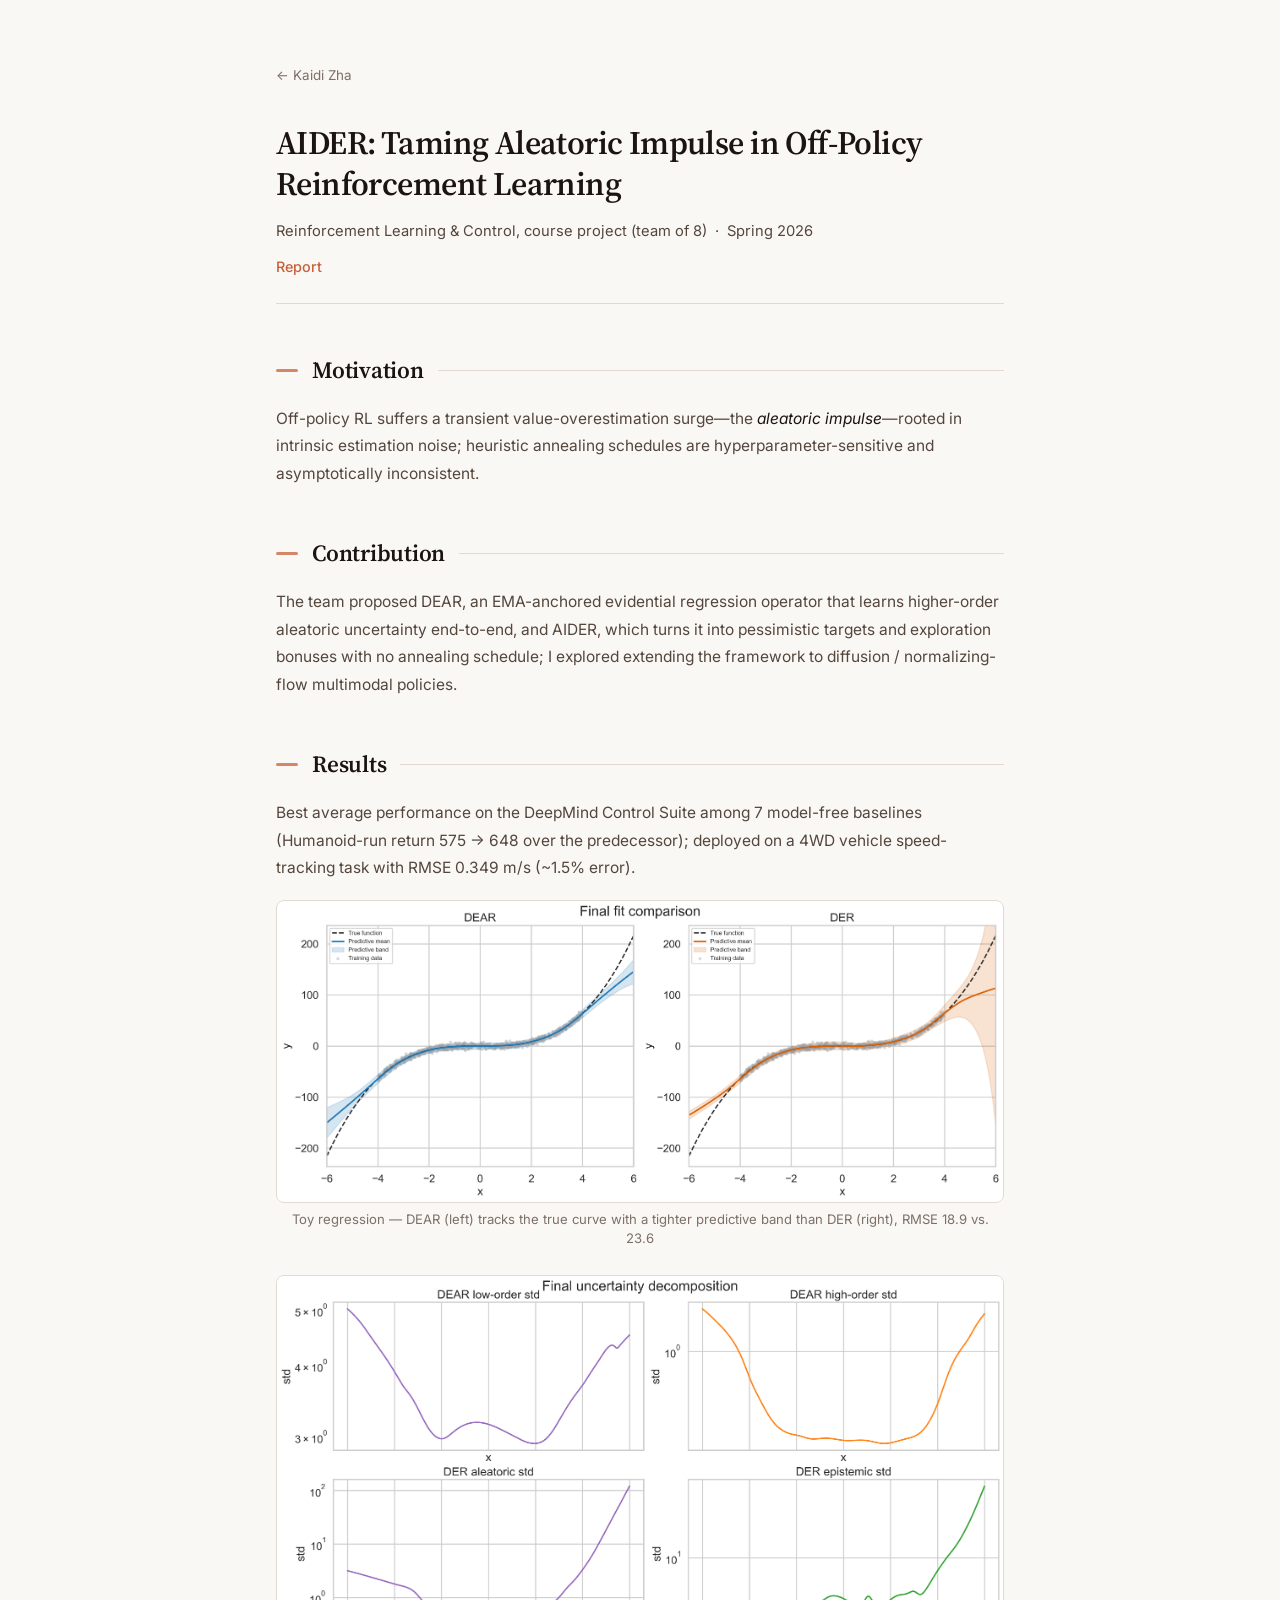
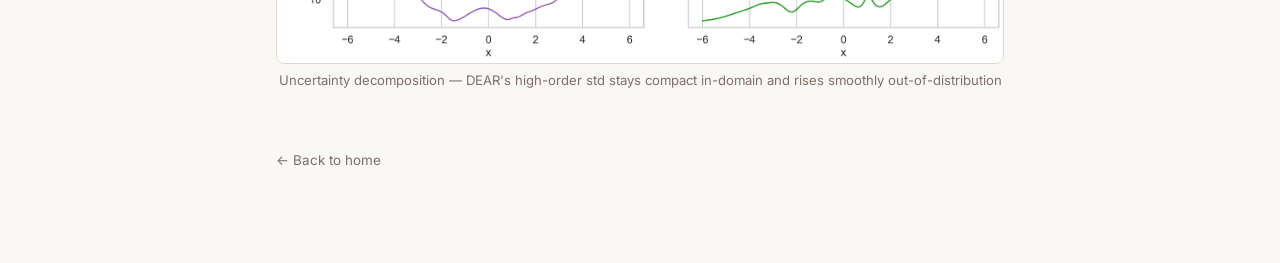
==== projects/aider.html @ 824f91e1 "Update: visual presentation" ====
<!DOCTYPE html>
<html lang="en">
<head>
  <meta charset="UTF-8">
  <meta name="viewport" content="width=device-width, initial-scale=1.0">
  <title>AIDER — Kaidi Zha</title>
  <link rel="preconnect" href="https://fonts.googleapis.com">
  <link rel="preconnect" href="https://fonts.gstatic.com" crossorigin>
  <link href="https://fonts.googleapis.com/css2?family=Inter:wght@300;400;500;600&family=Source+Serif+4:ital,opsz,wght@0,8..60,300..700;1,8..60,300..700&display=swap" rel="stylesheet">
  <link rel="stylesheet" href="../assets/css/style.css">
</head>
<body class="project-page">

  <div class="project-wrap">
    <a class="back-link" href="../index.html">← Kaidi Zha</a>

    <h1 class="project-title">AIDER: Taming Aleatoric Impulse in Off-Policy Reinforcement Learning</h1>
    <p class="project-meta">Reinforcement Learning &amp; Control, course project (team of 8) &nbsp;·&nbsp; Spring 2026</p>
    <p class="project-links">
      <a href="../assets/projects/aider.pdf" target="_blank" rel="noopener">Report</a>
    </p>

    <section>
      <h2>Motivation</h2>
      <p>Off-policy RL suffers a transient value-overestimation surge—the <em>aleatoric impulse</em>—rooted in intrinsic estimation noise; heuristic annealing schedules are hyperparameter-sensitive and asymptotically inconsistent.</p>
    </section>

    <section>
      <h2>Contribution</h2>
      <p>The team proposed DEAR, an EMA-anchored evidential regression operator that learns higher-order aleatoric uncertainty end-to-end, and AIDER, which turns it into pessimistic targets and exploration bonuses with no annealing schedule; I explored extending the framework to diffusion / normalizing-flow multimodal policies.</p>
    </section>

    <section>
      <h2>Results</h2>
      <p>Best average performance on the DeepMind Control Suite among 7 model-free baselines (Humanoid-run return 575 → 648 over the predecessor); deployed on a 4WD vehicle speed-tracking task with RMSE 0.349 m/s (~1.5% error).</p>
      <div class="demo-grid">
        <figure>
          <a href="../assets/img/aider-dear-fit.png"><img src="../assets/img/aider-dear-fit.png" alt="DEAR vs. DER final fit comparison on the toy regression task" loading="lazy"></a>
          <figcaption>Toy regression — DEAR (left) tracks the true curve with a tighter predictive band than DER (right), RMSE 18.9 vs. 23.6</figcaption>
        </figure>
        <figure>
          <a href="../assets/img/aider-uncertainty.png"><img src="../assets/img/aider-uncertainty.png" alt="Uncertainty decomposition of DEAR and DER" loading="lazy"></a>
          <figcaption>Uncertainty decomposition — DEAR's high-order std stays compact in-domain and rises smoothly out-of-distribution</figcaption>
        </figure>
      </div>
    </section>

    <p style="margin-top:56px;"><a class="back-link" href="../index.html" style="margin-bottom:0;">← Back to home</a></p>
  </div>

  <script src="../assets/js/main.js"></script>
</body>
</html>
---- assets/css/style.css ----
/* ── Variables ── */
:root {
  --cream:        #FAF8F5;
  --border:       #E2D9D0;
  --text:         #1C1410;
  --text-mid:     #54463D;
  --text-light:   #7E6F67;
  --accent:       #C8603A;
  --accent-hover: #A84D2C;
  --sidebar-w:    240px;
  --gap:          72px;
  --max-w:        1060px;
  --nav-h:        0px;

  /* Typography */
  --font-ui:      'Inter', system-ui, -apple-system, sans-serif;
  --font-reading: 'Source Serif 4', ui-serif, 'New York', 'Times New Roman', Georgia, serif;
}

/* ── Reset ── */
*, *::before, *::after { box-sizing: border-box; margin: 0; padding: 0; }
html { font-size: 16px; scroll-behavior: smooth; scroll-padding-top: 24px; }

body {
  font-family: var(--font-ui);
  background: var(--cream);
  color: var(--text);
  line-height: 1.75;
  -webkit-font-smoothing: antialiased;
  text-rendering: optimizeLegibility;
  font-optical-sizing: auto;
}

::selection {
  background: var(--accent);
  color: var(--cream);
}

a {
  color: var(--accent);
  text-decoration: none;
  text-underline-offset: 3px;
}
a:focus-visible {
  outline: 2px solid var(--accent);
  outline-offset: 2px;
  border-radius: 2px;
}
a:hover { color: var(--accent-hover); text-decoration: underline; }

/* ── Avatar ── */
.avatar {
  width: 96px;
  height: 96px;
  border-radius: 50%;
  object-fit: cover;
  object-position: center top;
  margin-bottom: 18px;
  display: block;
  border: 1px solid var(--border);
  box-shadow:
    0 0 0 4px var(--bg),
    0 0 0 5px rgba(200, 96, 58, 0.38),
    0 2px 10px rgba(28, 20, 16, 0.10);
  transition: transform 0.35s ease, box-shadow 0.35s ease;
}
.avatar:hover {
  transform: scale(1.045) rotate(1deg);
  box-shadow:
    0 0 0 4px var(--bg),
    0 0 0 5px rgba(200, 96, 58, 0.6),
    0 6px 18px rgba(28, 20, 16, 0.14);
}

/* ── Two-column layout ── */
.layout {
  display: grid;
  grid-template-columns: var(--sidebar-w) 1fr;
  column-gap: var(--gap);
  max-width: var(--max-w);
  margin: 0 auto;
  padding: 64px 40px 80px;
  align-items: start;
}

/* ── Sidebar ── */
.sidebar {
  position: sticky;
  top: 48px;
}

.sidebar h1 {
  font-family: "Source Serif 4", Georgia, serif;
  font-size: 1.62rem;
  font-weight: 550;
  letter-spacing: -0.01em;
  color: var(--text);
  margin-bottom: 6px;
  line-height: 1.2;
}

.zh-name {
  font-family: "Source Serif 4", "Songti SC", "Noto Serif CJK SC", serif;
  font-size: 1.02rem;
  letter-spacing: 0.42em;
  margin-right: -0.42em; /* optically recenter wide-tracked CJK */
  color: var(--text);
  margin-bottom: 10px;
}

.role {
  font-size: 0.88rem;
  color: var(--text-mid);
  line-height: 1.5;
}

.role.focus {
  font-family: "Source Serif 4", Georgia, serif;
  font-size: 0.92rem;
  color: var(--accent);
  margin-top: 2px;
}

.affil {
  font-size: 0.88rem;
  color: var(--text-mid);
  margin-top: 10px;
  line-height: 1.6;
}

.side-nav {
  display: flex;
  flex-direction: column;
  gap: 2px;
  margin-top: 28px;
  padding-top: 20px;
  border-top: 1px solid var(--border);
  counter-reset: nav;
}

.side-nav a {
  display: flex;
  align-items: baseline;
  gap: 10px;
  font-size: 0.88rem;
  color: var(--text-mid);
  padding: 4px 0;
  transition: color 0.15s, transform 0.2s ease;
}
.side-nav a::before {
  counter-increment: nav;
  content: counter(nav, decimal-leading-zero);
  font-size: 0.68rem;
  letter-spacing: 0.06em;
  color: var(--text-light);
  transition: color 0.15s;
}
.side-nav a:hover {
  color: var(--accent);
  text-decoration: none;
  transform: translateX(3px);
}
.side-nav a:hover::before { color: var(--accent); }
.side-nav a.active { color: var(--accent); font-weight: 500; }
.side-nav a.active::before { color: var(--accent); }

.contact-list {
  list-style: none;
  margin-top: 24px;
  padding-top: 18px;
  border-top: 1px solid var(--border);
  display: flex;
  flex-direction: column;
  gap: 10px;
}

.contact-list li {
  display: flex;
  align-items: flex-start;
  gap: 8px;
}

.contact-list svg {
  width: 13px;
  height: 13px;
  flex-shrink: 0;
  margin-top: 3px;
  color: rgba(200, 96, 58, 0.55);
  transition: color 0.15s;
}
.contact-list li:hover svg { color: var(--accent); }

.contact-list a {
  font-size: 0.84rem;
  color: var(--text-mid);
  word-break: break-all;
  line-height: 1.4;
}
.contact-list a:hover { color: var(--accent); text-decoration: none; }

/* ── Main ── */
main {
  min-width: 0; /* prevent grid blowout */
}

/* ── Bio ── */
.bio {
  font-family: var(--font-reading);
  font-size: 1.12rem;
  color: var(--text);
  line-height: 1.9;
  margin-bottom: 22px;
}
.bio em {
  color: var(--accent);
  font-style: italic;
  font-weight: 400;
}

.interests-line {
  font-family: var(--font-reading);
  font-size: 1rem;
  color: var(--text-mid);
  line-height: 1.8;
}
.interests-line .label {
  font-family: var(--font-ui);
  display: block;
  font-size: 0.7rem;
  font-weight: 600;
  letter-spacing: 0.1em;
  text-transform: uppercase;
  color: var(--accent);
  margin-bottom: 6px;
}

/* ── HR ── */
hr {
  border: none;
  border-top: 1px solid var(--border);
  margin: 44px 0;
}

/* ── Section headings ── */
h2 {
  display: flex;
  align-items: center;
  gap: 14px;
  font-size: 0.78rem;
  font-weight: 600;
  letter-spacing: 0.14em;
  text-transform: uppercase;
  color: var(--accent);
  margin-bottom: 22px;
}
h2::after {
  content: "";
  flex: 1;
  height: 1px;
  background: var(--border);
}

/* ── Generic entry (research, education) ── */
.entry {
  margin-bottom: 28px;
}
.entry-title {
  font-family: var(--font-reading);
  font-size: 1.08rem;
  font-weight: 600;
  letter-spacing: -0.01em;
  color: var(--text);
  margin-bottom: 4px;
  line-height: 1.45;
}
.entry-meta {
  font-family: var(--font-reading);
  font-size: 0.95rem;
  color: var(--text-mid);
}

/* ── Entry resource links (Code / Report) ── */
.entry-links {
  font-size: 0.88rem;
  margin-top: 3px;
  color: var(--text-light);
}

/* ── Entry bullet lists ── */
.entry ul {
  margin: 7px 0 0 18px;
  font-size: 0.95rem;
  color: var(--text-mid);
  line-height: 1.7;
}
.entry li { margin-bottom: 4px; }
.entry li::marker { color: var(--accent); }

/* ── Project demo gallery ── */
.demo-grid {
  display: grid;
  grid-template-columns: repeat(auto-fit, minmax(240px, 1fr));
  gap: 12px;
  margin-top: 10px;
}
.demo-grid figure { margin: 0; }
.demo-grid a { display: block; }
.demo-grid img {
  width: 100%;
  display: block;
  border-radius: 8px;
  border: 1px solid var(--border);
  background: #fff;
  transition: box-shadow 0.18s ease, transform 0.18s ease;
}
.demo-grid a:hover img {
  box-shadow: 0 6px 18px rgba(28, 20, 16, 0.14);
  transform: translateY(-2px);
}
.demo-grid .span-all { grid-column: 1 / -1; }
.demo-grid .span-all img {
  max-width: 92%;
  margin: 0 auto;
}
.demo-grid figcaption {
  font-size: 0.78rem;
  color: var(--text-light);
  margin-top: 4px;
  line-height: 1.4;
}

/* ── Publications ── */
.pub { margin-bottom: 20px; }
.pub-title {
  font-family: var(--font-reading);
  font-size: 1rem;
  font-weight: 500;
  color: var(--text);
  line-height: 1.6;
  margin-bottom: 6px;
}
.pub-authors {
  font-family: var(--font-reading);
  font-size: 0.9rem;
  color: var(--text-mid);
  margin-bottom: 2px;
  line-height: 1.65;
}
.pub-venue {
  font-family: var(--font-reading);
  font-size: 0.9rem;
  color: var(--text-mid);
}
.pub-note {
  font-family: var(--font-ui);
  font-size: 0.78rem;
  color: var(--text-light);
}

/* ── Skills ── */
.skills-table {
  border-collapse: collapse;
  font-size: 0.95rem;
}
.skills-table td {
  padding: 4px 0;
  vertical-align: top;
}
.skills-table td:first-child {
  width: 110px;
  color: var(--text-mid);
  padding-right: 16px;
  white-space: nowrap;
}

/* ── Footer ── */
footer {
  border-top: 1px solid var(--border);
  text-align: center;
  padding: 20px;
  font-size: 0.84rem;
  color: var(--text-light);
}
footer a { color: var(--text-light); }
footer a:hover { color: var(--accent); text-decoration: none; }

/* ── Mobile: collapse to single column ── */
@media (max-width: 700px) {
  .layout {
    grid-template-columns: 1fr;
    padding: 36px 24px 64px;
    row-gap: 36px;
  }
  .sidebar {
    position: static;
  }
  .sidebar h1 { font-size: 1.5rem; }
  .side-nav {
    flex-direction: row;
    flex-wrap: wrap;
    gap: 4px 16px;
  }
}

/* ── Lightbox ── */
.lightbox {
  position: fixed;
  inset: 0;
  z-index: 100;
  display: flex;
  flex-direction: column;
  align-items: center;
  justify-content: center;
  gap: 14px;
  padding: 24px;
  background: rgba(28, 20, 16, 0.55);
  -webkit-backdrop-filter: blur(8px);
  backdrop-filter: blur(8px);
  opacity: 0;
  visibility: hidden;
  transition: opacity 0.25s ease, visibility 0.25s ease;
  cursor: zoom-out;
}
.lightbox.open {
  opacity: 1;
  visibility: visible;
}
.lightbox img {
  max-width: 92vw;
  max-height: 82vh;
  object-fit: contain;
  background: #fff;
  border-radius: 8px;
  box-shadow: 0 12px 48px rgba(0, 0, 0, 0.35);
  transform: scale(0.96);
  transition: transform 0.25s ease;
  cursor: default;
}
.lightbox.open img { transform: scale(1); }
.lightbox-caption {
  max-width: 80vw;
  font-size: 0.85rem;
  line-height: 1.5;
  color: rgba(255, 255, 255, 0.85);
  text-align: center;
}
.lightbox-close {
  position: absolute;
  top: 18px;
  right: 22px;
  width: 38px;
  height: 38px;
  border: none;
  border-radius: 50%;
  background: rgba(255, 255, 255, 0.14);
  color: rgba(255, 255, 255, 0.9);
  font-size: 1.3rem;
  line-height: 1;
  cursor: pointer;
  transition: background 0.2s ease;
}
.lightbox-close:hover { background: rgba(255, 255, 255, 0.28); }
.demo-grid figure a { cursor: zoom-in; }

/* ── Home: compact entry list with [ project → ] link ── */
.project-link {
  font-size: 0.82rem;
  color: var(--accent);
  white-space: nowrap;
  letter-spacing: 0.02em;
  transition: color 0.15s;
}
.project-link:hover { color: var(--accent-hover); text-decoration: none; }
.project-link::after {
  content: " →";
  display: inline-block;
  transition: transform 0.2s ease;
}
.project-link:hover::after { transform: translateX(3px); }

/* ── Project detail page ── */
.project-wrap {
  max-width: 800px;
  margin: 0 auto;
  padding: 60px 36px 90px;
}

.back-link {
  display: inline-block;
  font-size: 0.84rem;
  color: var(--text-light);
  margin-bottom: 34px;
  transition: color 0.15s, transform 0.2s ease;
}
.back-link:hover { color: var(--accent); text-decoration: none; transform: translateX(-3px); }

.project-title {
  font-family: var(--font-reading);
  font-size: 2.05rem;
  font-weight: 600;
  letter-spacing: -0.018em;
  line-height: 1.28;
  color: var(--text);
  margin-bottom: 14px;
}

.project-meta {
  font-size: 0.92rem;
  color: var(--text-mid);
  line-height: 1.65;
}

.project-links {
  font-size: 0.9rem;
  margin-top: 10px;
  padding-bottom: 24px;
  border-bottom: 1px solid var(--border);
  color: var(--text-light);
}
.project-links a { color: var(--accent); font-weight: 500; }
.project-links a:hover { color: var(--accent-hover); }

.project-page section { margin-top: 46px; }

.project-page section h2 {
  font-family: var(--font-reading);
  font-size: 1.45rem;
  font-weight: 600;
  letter-spacing: -0.01em;
  text-transform: none;
  color: var(--text);
  margin-bottom: 14px;
}
.project-page section h2::before {
  content: "";
  flex: 0 0 22px;
  height: 3px;
  border-radius: 2px;
  background: var(--accent);
  opacity: 0.75;
}
.project-page section h2::after { background: var(--border); }

.project-page section p {
  font-size: 0.97rem;
  line-height: 1.78;
  color: var(--text-mid);
}
.project-page section p strong { color: var(--text); }
.project-page section em { color: var(--text); }

/* scrolling gallery: every figure spans full width */
.project-page .demo-grid {
  grid-template-columns: 1fr;
  gap: 28px;
  margin-top: 18px;
}
.project-page .demo-grid .span-all img,
.project-page .demo-grid img { max-width: 100%; }
.project-page .demo-grid figcaption {
  font-size: 0.82rem;
  text-align: center;
  margin-top: 7px;
}

@media (max-width: 700px) {
  .project-wrap { padding: 40px 22px 64px; }
  .project-title { font-size: 1.6rem; }
}

/* ── Home: brief intro for entries without a project page ── */
.entry-brief {
  font-size: 0.92rem;
  color: var(--text-mid);
  line-height: 1.65;
  margin-top: 4px;
  max-width: 90%;
}

/* ── Home: thumbnail preview strip (1–2 imgs, click → project page) ── */
.thumb-grid {
  display: grid;
  grid-template-columns: repeat(auto-fit, minmax(220px, 1fr));
  gap: 10px;
  margin-top: 10px;
  max-width: 620px;
}
.thumb-grid a { display: block; }
.thumb-grid img {
  width: 100%;
  display: block;
  border-radius: 8px;
  border: 1px solid var(--border);
  background: #fff;
  transition: box-shadow 0.18s ease, transform 0.18s ease;
}
.thumb-grid a:hover img {
  box-shadow: 0 6px 18px rgba(28, 20, 16, 0.14);
  transform: translateY(-2px);
}
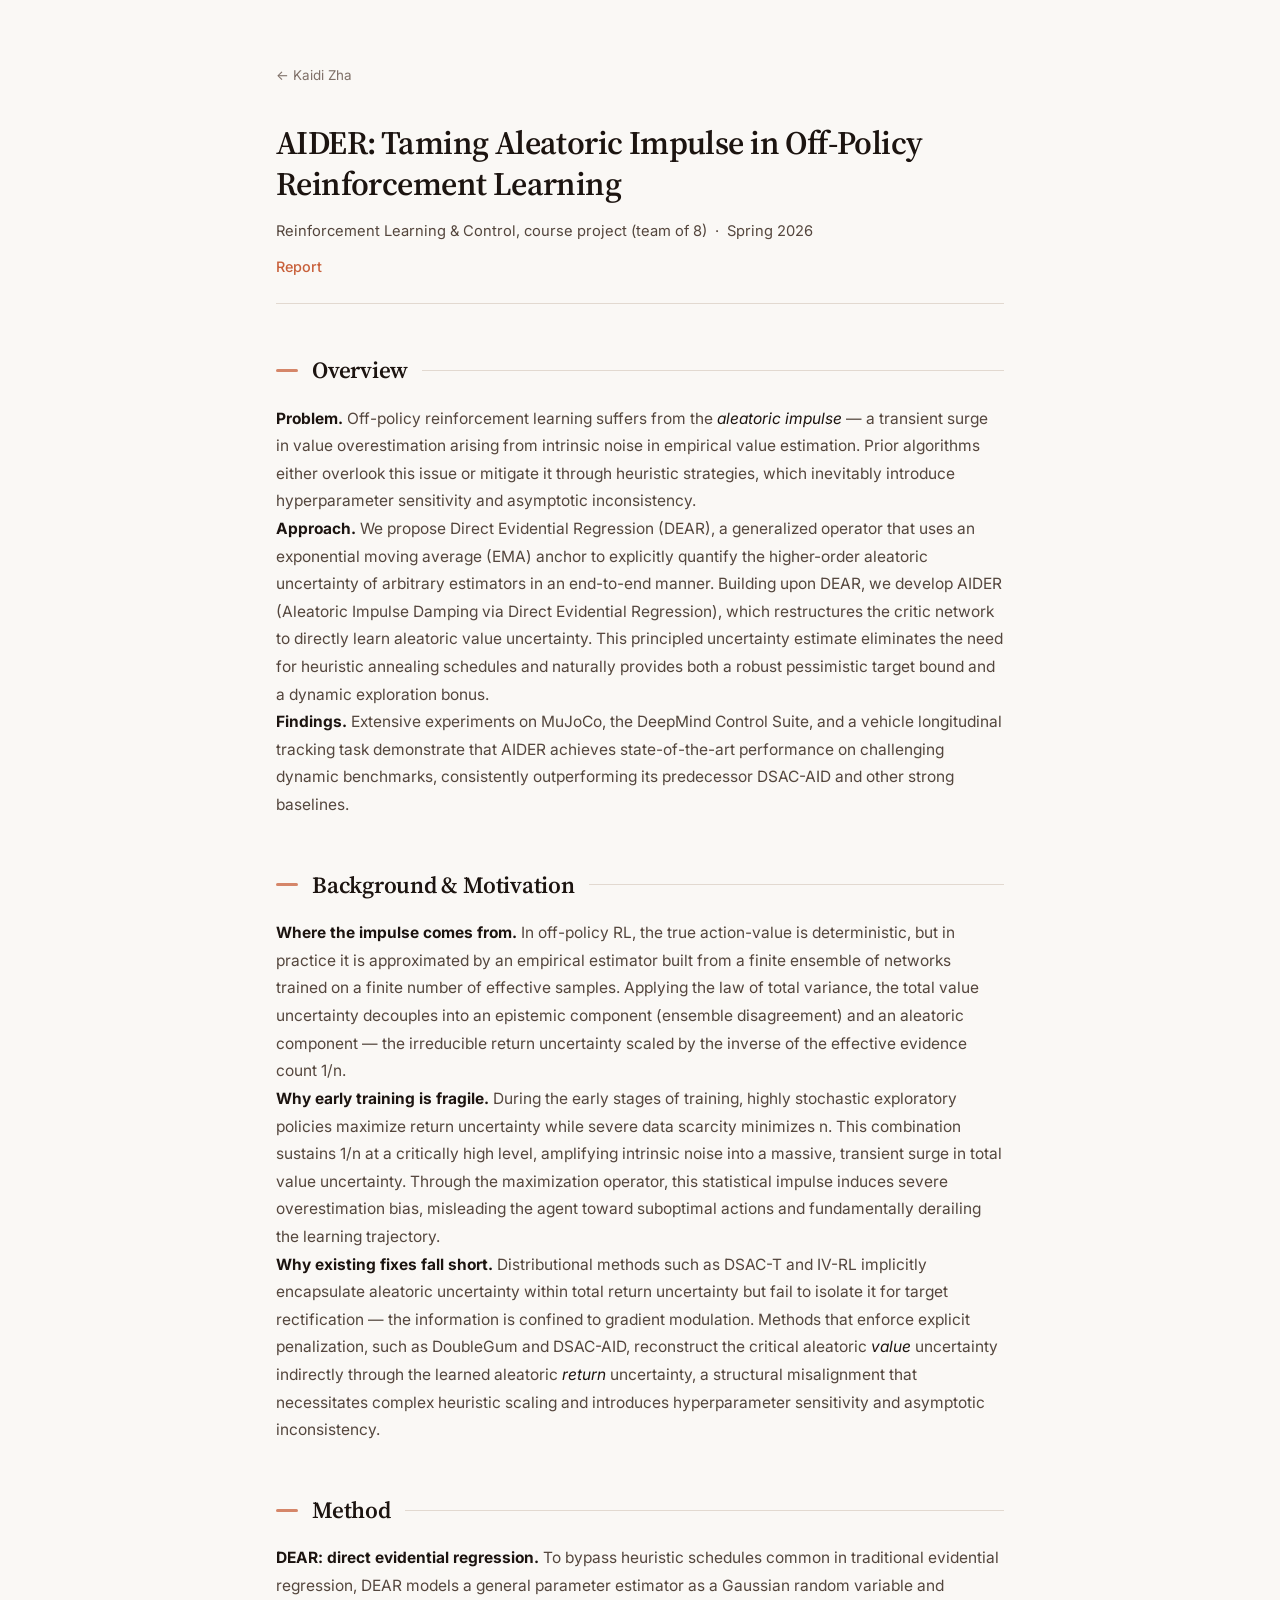
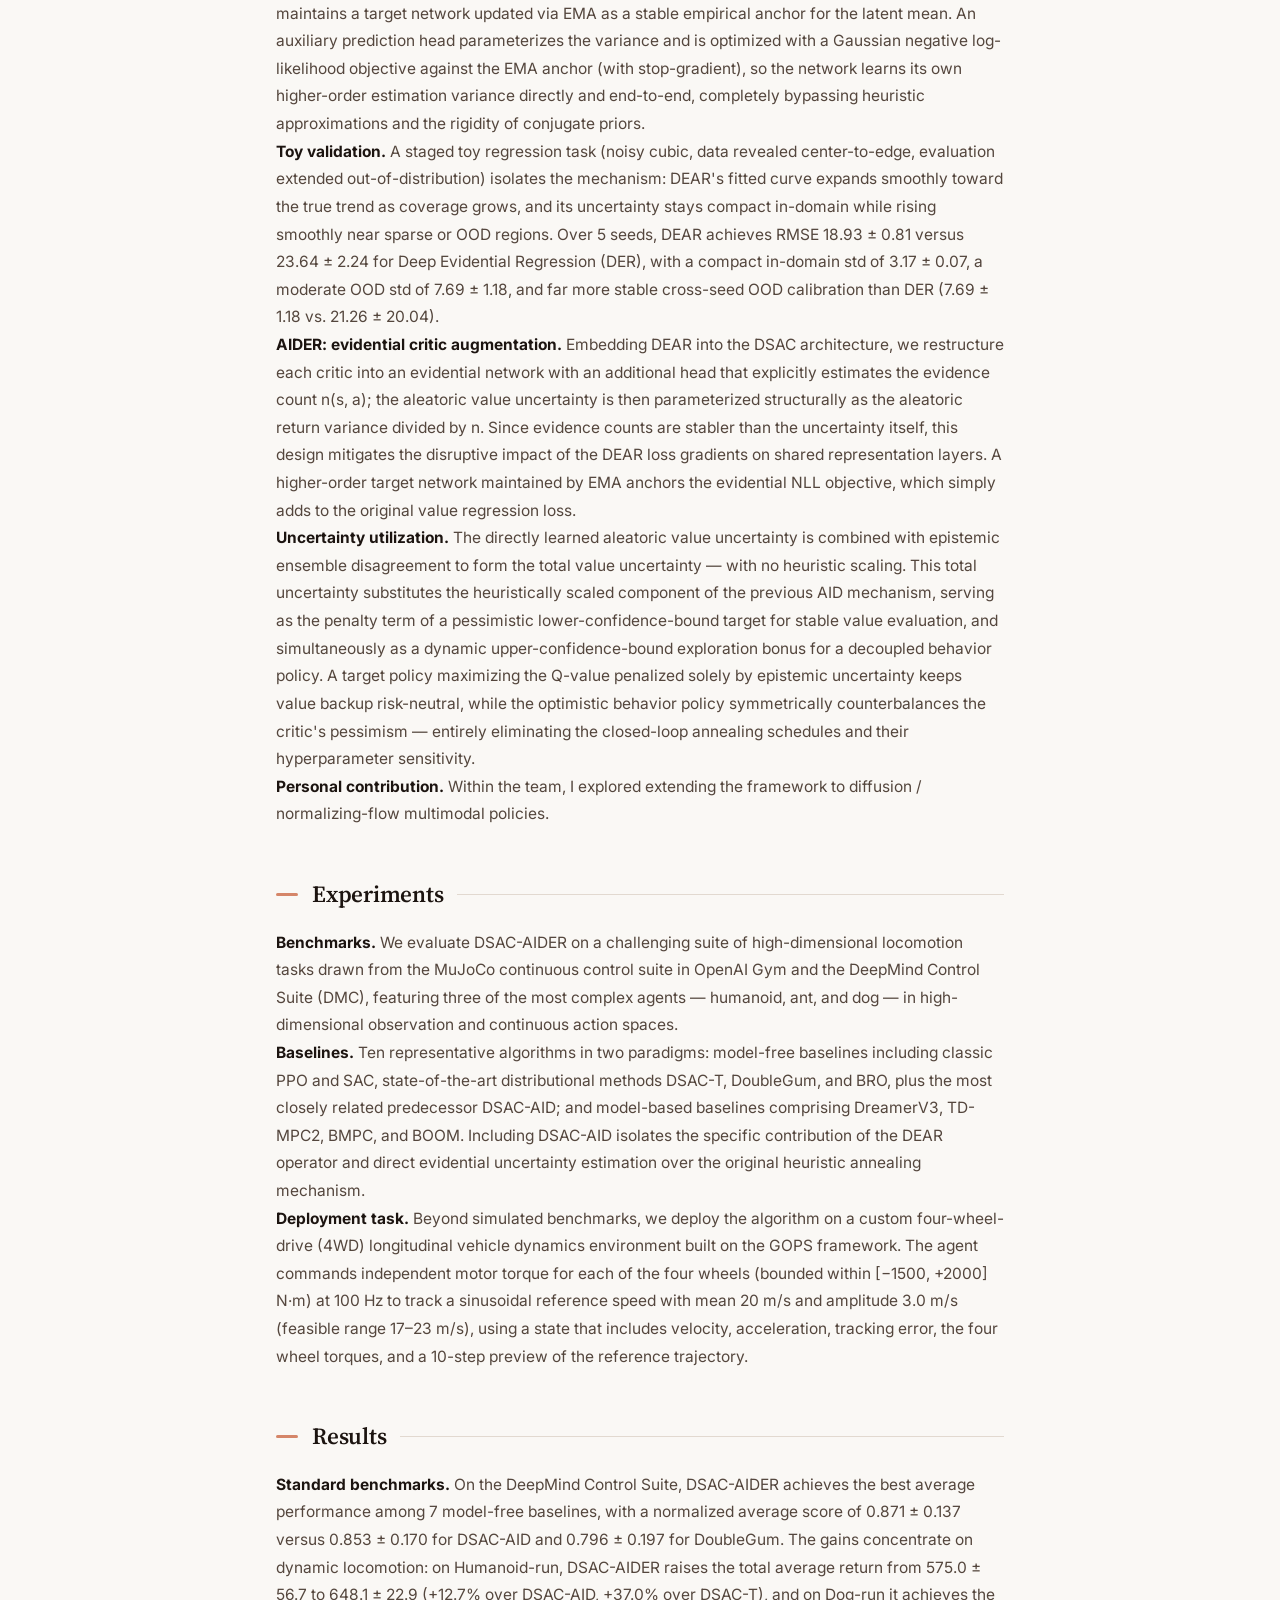
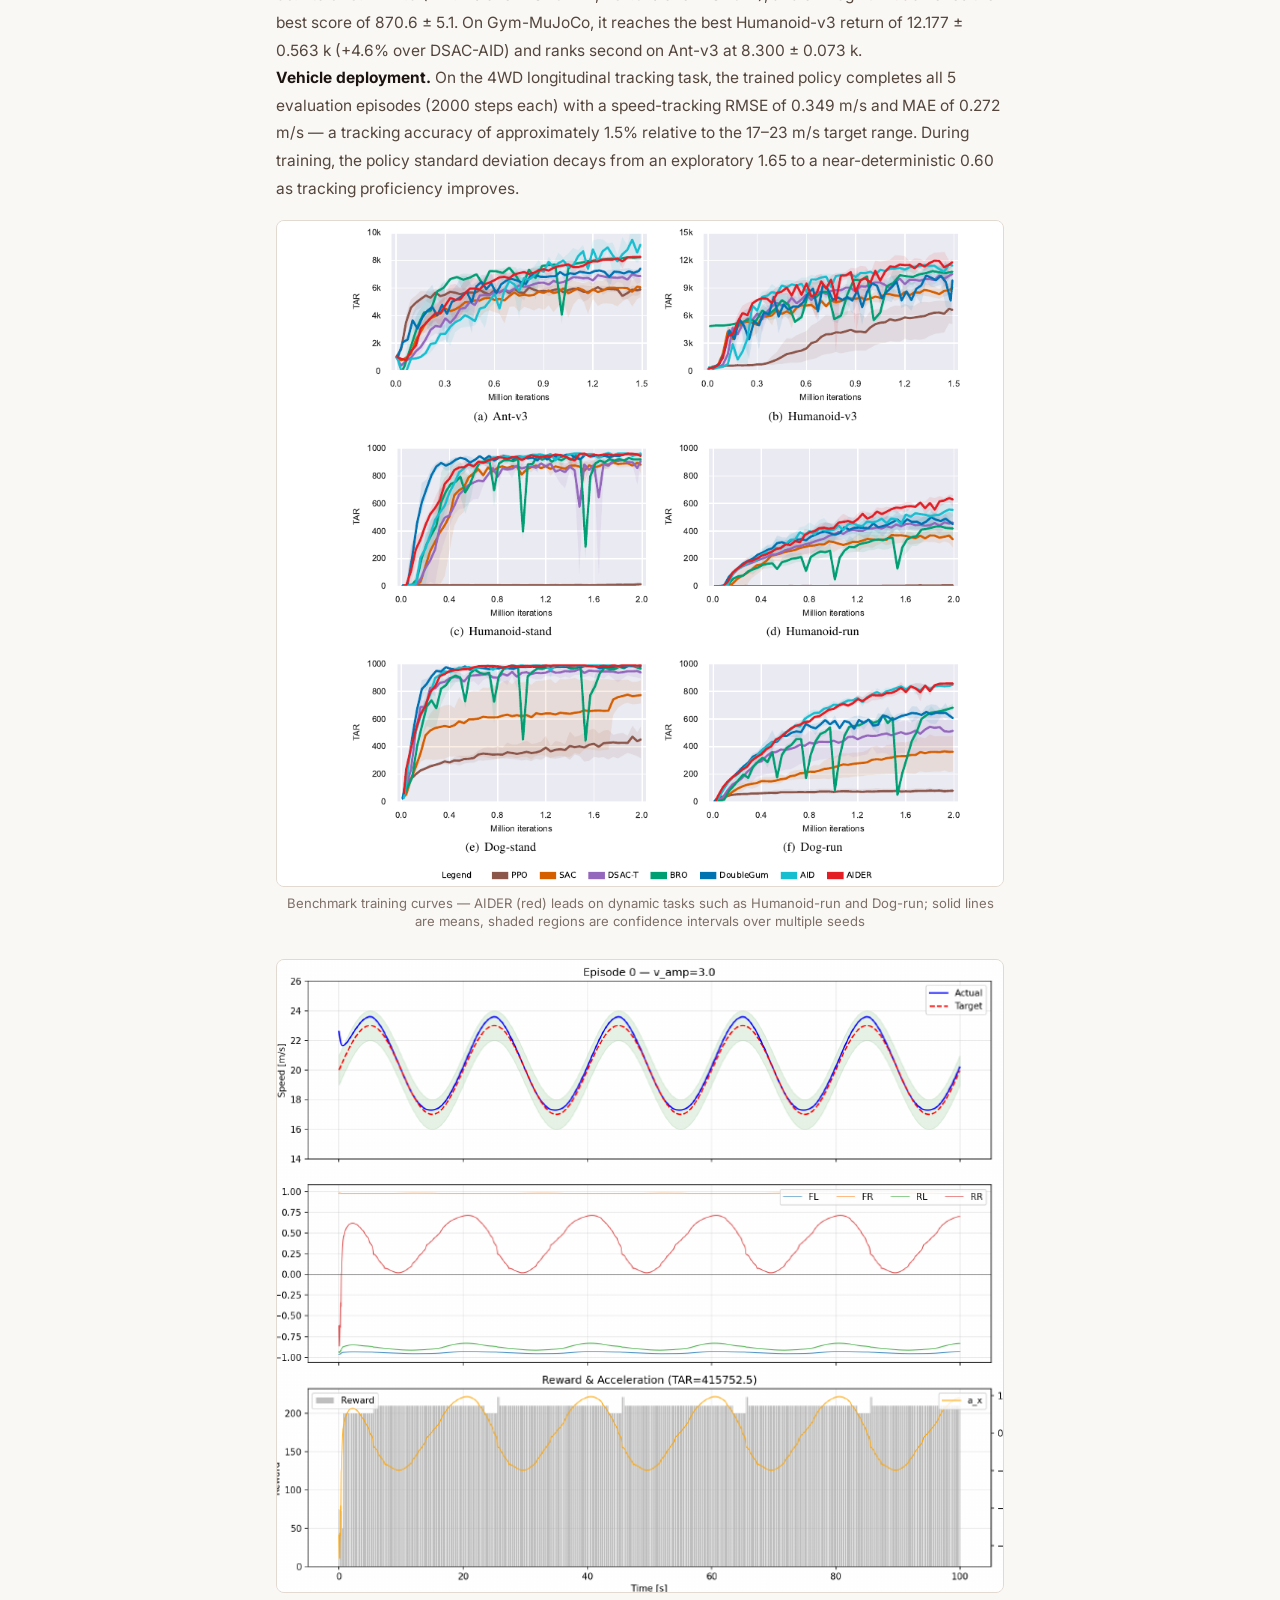
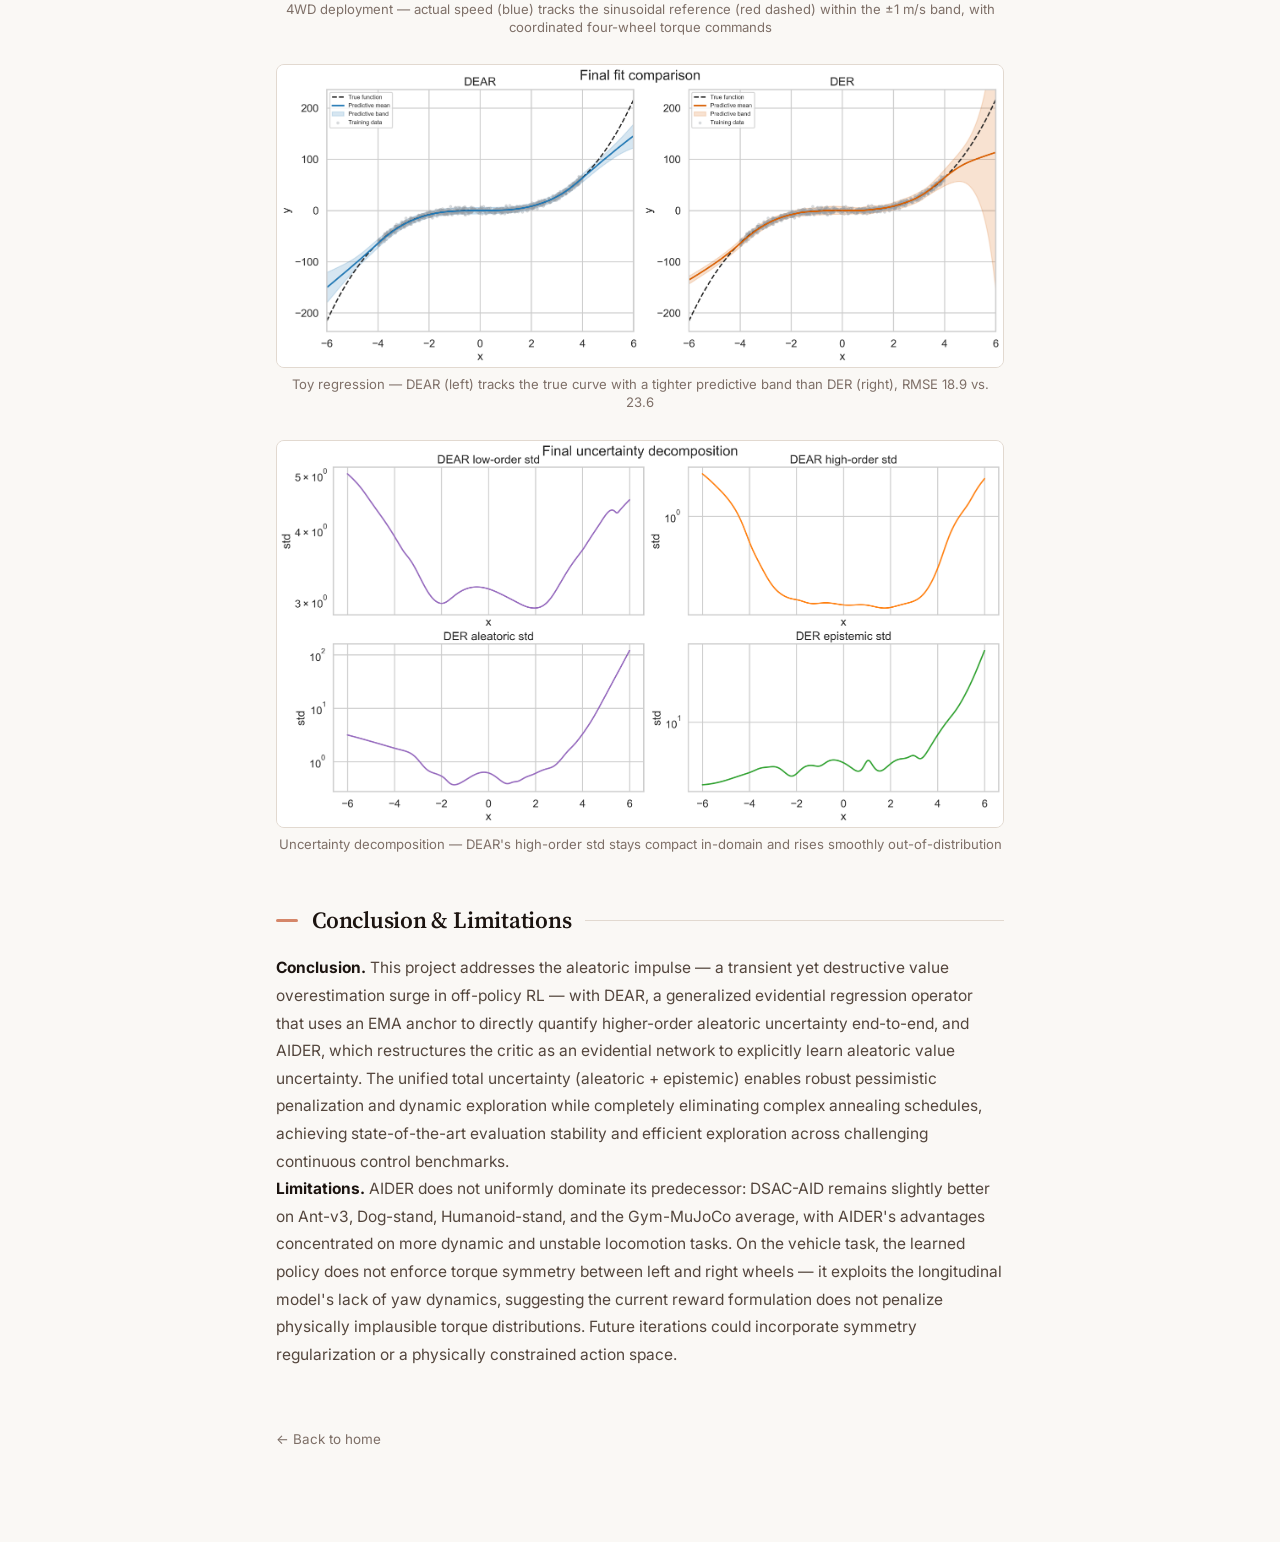
==== commit 56df369f: "Update: better presentation of projects" ====
--- a/projects/aider.html
+++ b/projects/aider.html
@@ -21,19 +21,48 @@
     </p>
 
     <section>
-      <h2>Motivation</h2>
-      <p>Off-policy RL suffers a transient value-overestimation surge—the <em>aleatoric impulse</em>—rooted in intrinsic estimation noise; heuristic annealing schedules are hyperparameter-sensitive and asymptotically inconsistent.</p>
+      <h2>Overview</h2>
+      <p><strong>Problem.</strong> Off-policy reinforcement learning suffers from the <em>aleatoric impulse</em> — a transient surge in value overestimation arising from intrinsic noise in empirical value estimation. Prior algorithms either overlook this issue or mitigate it through heuristic strategies, which inevitably introduce hyperparameter sensitivity and asymptotic inconsistency.</p>
+      <p><strong>Approach.</strong> We propose Direct Evidential Regression (DEAR), a generalized operator that uses an exponential moving average (EMA) anchor to explicitly quantify the higher-order aleatoric uncertainty of arbitrary estimators in an end-to-end manner. Building upon DEAR, we develop AIDER (Aleatoric Impulse Damping via Direct Evidential Regression), which restructures the critic network to directly learn aleatoric value uncertainty. This principled uncertainty estimate eliminates the need for heuristic annealing schedules and naturally provides both a robust pessimistic target bound and a dynamic exploration bonus.</p>
+      <p><strong>Findings.</strong> Extensive experiments on MuJoCo, the DeepMind Control Suite, and a vehicle longitudinal tracking task demonstrate that AIDER achieves state-of-the-art performance on challenging dynamic benchmarks, consistently outperforming its predecessor DSAC-AID and other strong baselines.</p>
     </section>
 
     <section>
-      <h2>Contribution</h2>
-      <p>The team proposed DEAR, an EMA-anchored evidential regression operator that learns higher-order aleatoric uncertainty end-to-end, and AIDER, which turns it into pessimistic targets and exploration bonuses with no annealing schedule; I explored extending the framework to diffusion / normalizing-flow multimodal policies.</p>
+      <h2>Background &amp; Motivation</h2>
+      <p><strong>Where the impulse comes from.</strong> In off-policy RL, the true action-value is deterministic, but in practice it is approximated by an empirical estimator built from a finite ensemble of networks trained on a finite number of effective samples. Applying the law of total variance, the total value uncertainty decouples into an epistemic component (ensemble disagreement) and an aleatoric component — the irreducible return uncertainty scaled by the inverse of the effective evidence count 1/n.</p>
+      <p><strong>Why early training is fragile.</strong> During the early stages of training, highly stochastic exploratory policies maximize return uncertainty while severe data scarcity minimizes n. This combination sustains 1/n at a critically high level, amplifying intrinsic noise into a massive, transient surge in total value uncertainty. Through the maximization operator, this statistical impulse induces severe overestimation bias, misleading the agent toward suboptimal actions and fundamentally derailing the learning trajectory.</p>
+      <p><strong>Why existing fixes fall short.</strong> Distributional methods such as DSAC-T and IV-RL implicitly encapsulate aleatoric uncertainty within total return uncertainty but fail to isolate it for target rectification — the information is confined to gradient modulation. Methods that enforce explicit penalization, such as DoubleGum and DSAC-AID, reconstruct the critical aleatoric <em>value</em> uncertainty indirectly through the learned aleatoric <em>return</em> uncertainty, a structural misalignment that necessitates complex heuristic scaling and introduces hyperparameter sensitivity and asymptotic inconsistency.</p>
+    </section>
+
+    <section>
+      <h2>Method</h2>
+      <p><strong>DEAR: direct evidential regression.</strong> To bypass heuristic schedules common in traditional evidential regression, DEAR models a general parameter estimator as a Gaussian random variable and maintains a target network updated via EMA as a stable empirical anchor for the latent mean. An auxiliary prediction head parameterizes the variance and is optimized with a Gaussian negative log-likelihood objective against the EMA anchor (with stop-gradient), so the network learns its own higher-order estimation variance directly and end-to-end, completely bypassing heuristic approximations and the rigidity of conjugate priors.</p>
+      <p><strong>Toy validation.</strong> A staged toy regression task (noisy cubic, data revealed center-to-edge, evaluation extended out-of-distribution) isolates the mechanism: DEAR's fitted curve expands smoothly toward the true trend as coverage grows, and its uncertainty stays compact in-domain while rising smoothly near sparse or OOD regions. Over 5 seeds, DEAR achieves RMSE 18.93 ± 0.81 versus 23.64 ± 2.24 for Deep Evidential Regression (DER), with a compact in-domain std of 3.17 ± 0.07, a moderate OOD std of 7.69 ± 1.18, and far more stable cross-seed OOD calibration than DER (7.69 ± 1.18 vs. 21.26 ± 20.04).</p>
+      <p><strong>AIDER: evidential critic augmentation.</strong> Embedding DEAR into the DSAC architecture, we restructure each critic into an evidential network with an additional head that explicitly estimates the evidence count n(s, a); the aleatoric value uncertainty is then parameterized structurally as the aleatoric return variance divided by n. Since evidence counts are stabler than the uncertainty itself, this design mitigates the disruptive impact of the DEAR loss gradients on shared representation layers. A higher-order target network maintained by EMA anchors the evidential NLL objective, which simply adds to the original value regression loss.</p>
+      <p><strong>Uncertainty utilization.</strong> The directly learned aleatoric value uncertainty is combined with epistemic ensemble disagreement to form the total value uncertainty — with no heuristic scaling. This total uncertainty substitutes the heuristically scaled component of the previous AID mechanism, serving as the penalty term of a pessimistic lower-confidence-bound target for stable value evaluation, and simultaneously as a dynamic upper-confidence-bound exploration bonus for a decoupled behavior policy. A target policy maximizing the Q-value penalized solely by epistemic uncertainty keeps value backup risk-neutral, while the optimistic behavior policy symmetrically counterbalances the critic's pessimism — entirely eliminating the closed-loop annealing schedules and their hyperparameter sensitivity.</p>
+      <p><strong>Personal contribution.</strong> Within the team, I explored extending the framework to diffusion / normalizing-flow multimodal policies.</p>
+    </section>
+
+    <section>
+      <h2>Experiments</h2>
+      <p><strong>Benchmarks.</strong> We evaluate DSAC-AIDER on a challenging suite of high-dimensional locomotion tasks drawn from the MuJoCo continuous control suite in OpenAI Gym and the DeepMind Control Suite (DMC), featuring three of the most complex agents — humanoid, ant, and dog — in high-dimensional observation and continuous action spaces.</p>
+      <p><strong>Baselines.</strong> Ten representative algorithms in two paradigms: model-free baselines including classic PPO and SAC, state-of-the-art distributional methods DSAC-T, DoubleGum, and BRO, plus the most closely related predecessor DSAC-AID; and model-based baselines comprising DreamerV3, TD-MPC2, BMPC, and BOOM. Including DSAC-AID isolates the specific contribution of the DEAR operator and direct evidential uncertainty estimation over the original heuristic annealing mechanism.</p>
+      <p><strong>Deployment task.</strong> Beyond simulated benchmarks, we deploy the algorithm on a custom four-wheel-drive (4WD) longitudinal vehicle dynamics environment built on the GOPS framework. The agent commands independent motor torque for each of the four wheels (bounded within [−1500, +2000] N·m) at 100 Hz to track a sinusoidal reference speed with mean 20 m/s and amplitude 3.0 m/s (feasible range 17–23 m/s), using a state that includes velocity, acceleration, tracking error, the four wheel torques, and a 10-step preview of the reference trajectory.</p>
     </section>
 
     <section>
       <h2>Results</h2>
-      <p>Best average performance on the DeepMind Control Suite among 7 model-free baselines (Humanoid-run return 575 → 648 over the predecessor); deployed on a 4WD vehicle speed-tracking task with RMSE 0.349 m/s (~1.5% error).</p>
+      <p><strong>Standard benchmarks.</strong> On the DeepMind Control Suite, DSAC-AIDER achieves the best average performance among 7 model-free baselines, with a normalized average score of 0.871 ± 0.137 versus 0.853 ± 0.170 for DSAC-AID and 0.796 ± 0.197 for DoubleGum. The gains concentrate on dynamic locomotion: on Humanoid-run, DSAC-AIDER raises the total average return from 575.0 ± 56.7 to 648.1 ± 22.9 (+12.7% over DSAC-AID, +37.0% over DSAC-T), and on Dog-run it achieves the best score of 870.6 ± 5.1. On Gym-MuJoCo, it reaches the best Humanoid-v3 return of 12.177 ± 0.563 k (+4.6% over DSAC-AID) and ranks second on Ant-v3 at 8.300 ± 0.073 k.</p>
+      <p><strong>Vehicle deployment.</strong> On the 4WD longitudinal tracking task, the trained policy completes all 5 evaluation episodes (2000 steps each) with a speed-tracking RMSE of 0.349 m/s and MAE of 0.272 m/s — a tracking accuracy of approximately 1.5% relative to the 17–23 m/s target range. During training, the policy standard deviation decays from an exploratory 1.65 to a near-deterministic 0.60 as tracking proficiency improves.</p>
       <div class="demo-grid">
+        <figure>
+          <a href="../assets/img/aider-dmc-curves.png"><img src="../assets/img/aider-dmc-curves.png" alt="Training curves of model-free algorithms on MuJoCo and DMC benchmarks" loading="lazy"></a>
+          <figcaption>Benchmark training curves — AIDER (red) leads on dynamic tasks such as Humanoid-run and Dog-run; solid lines are means, shaded regions are confidence intervals over multiple seeds</figcaption>
+        </figure>
+        <figure>
+          <a href="../assets/img/aider-vehicle-tracking.png"><img src="../assets/img/aider-vehicle-tracking.png" alt="Vehicle speed tracking on a representative test episode" loading="lazy"></a>
+          <figcaption>4WD deployment — actual speed (blue) tracks the sinusoidal reference (red dashed) within the ±1 m/s band, with coordinated four-wheel torque commands</figcaption>
+        </figure>
         <figure>
           <a href="../assets/img/aider-dear-fit.png"><img src="../assets/img/aider-dear-fit.png" alt="DEAR vs. DER final fit comparison on the toy regression task" loading="lazy"></a>
           <figcaption>Toy regression — DEAR (left) tracks the true curve with a tighter predictive band than DER (right), RMSE 18.9 vs. 23.6</figcaption>
@@ -45,9 +74,16 @@
       </div>
     </section>
 
+    <section>
+      <h2>Conclusion &amp; Limitations</h2>
+      <p><strong>Conclusion.</strong> This project addresses the aleatoric impulse — a transient yet destructive value overestimation surge in off-policy RL — with DEAR, a generalized evidential regression operator that uses an EMA anchor to directly quantify higher-order aleatoric uncertainty end-to-end, and AIDER, which restructures the critic as an evidential network to explicitly learn aleatoric value uncertainty. The unified total uncertainty (aleatoric + epistemic) enables robust pessimistic penalization and dynamic exploration while completely eliminating complex annealing schedules, achieving state-of-the-art evaluation stability and efficient exploration across challenging continuous control benchmarks.</p>
+      <p><strong>Limitations.</strong> AIDER does not uniformly dominate its predecessor: DSAC-AID remains slightly better on Ant-v3, Dog-stand, Humanoid-stand, and the Gym-MuJoCo average, with AIDER's advantages concentrated on more dynamic and unstable locomotion tasks. On the vehicle task, the learned policy does not enforce torque symmetry between left and right wheels — it exploits the longitudinal model's lack of yaw dynamics, suggesting the current reward formulation does not penalize physically implausible torque distributions. Future iterations could incorporate symmetry regularization or a physically constrained action space.</p>
+    </section>
+
     <p style="margin-top:56px;"><a class="back-link" href="../index.html" style="margin-bottom:0;">← Back to home</a></p>
   </div>
 
   <script src="../assets/js/main.js"></script>
+  <script src="../assets/js/analytics.js" defer></script>
 </body>
 </html>
--- a/assets/css/style.css
+++ b/assets/css/style.css
@@ -462,21 +462,22 @@
 .lightbox-close:hover { background: rgba(255, 255, 255, 0.28); }
 .demo-grid figure a { cursor: zoom-in; }
 
-/* ── Home: compact entry list with [ project → ] link ── */
+/* ── Home: compact entry list with project link ── */
 .project-link {
-  font-size: 0.82rem;
+  font-size: 0.84rem;
+  font-weight: 600;
   color: var(--accent);
   white-space: nowrap;
   letter-spacing: 0.02em;
-  transition: color 0.15s;
-}
-.project-link:hover { color: var(--accent-hover); text-decoration: none; }
-.project-link::after {
-  content: " →";
-  display: inline-block;
-  transition: transform 0.2s ease;
-}
-.project-link:hover::after { transform: translateX(3px); }
+  text-decoration: underline;
+  text-underline-offset: 3px;
+  text-decoration-color: rgba(200, 96, 58, 0.45);
+  transition: color 0.15s, text-decoration-color 0.15s;
+}
+.project-link:hover {
+  color: var(--accent-hover);
+  text-decoration-color: var(--accent-hover);
+}
 
 /* ── Project detail page ── */
 .project-wrap {
@@ -577,16 +578,20 @@
   max-width: 90%;
 }
 
-/* ── Home: thumbnail preview strip (1–2 imgs, click → project page) ── */
-.thumb-grid {
+/* ── Home: project entry — left thumbnail, right title ── */
+.project-entry {
+  display: flex;
+  gap: 26px;
+  align-items: flex-start;
+}
+.entry-thumb {
+  flex: 0 0 242px;
   display: grid;
-  grid-template-columns: repeat(auto-fit, minmax(220px, 1fr));
-  gap: 10px;
-  margin-top: 10px;
-  max-width: 620px;
-}
-.thumb-grid a { display: block; }
-.thumb-grid img {
+  gap: 8px;
+  margin-top: 4px;
+}
+.entry-thumb a { display: block; }
+.entry-thumb img {
   width: 100%;
   display: block;
   border-radius: 8px;
@@ -594,7 +599,25 @@
   background: #fff;
   transition: box-shadow 0.18s ease, transform 0.18s ease;
 }
-.thumb-grid a:hover img {
+.entry-thumb a:hover img {
   box-shadow: 0 6px 18px rgba(28, 20, 16, 0.14);
   transform: translateY(-2px);
 }
+.entry-body { flex: 1; min-width: 0; }
+.entry-linkrow { margin-top: 6px; }
+.entry-desc {
+  font-family: var(--font-reading);
+  font-size: 0.85rem;
+  color: var(--text-light);
+  line-height: 1.62;
+  margin-top: 8px;
+}
+
+@media (max-width: 700px) {
+  .project-entry { flex-direction: column; gap: 12px; }
+  .entry-thumb {
+    flex-basis: auto;
+    width: 100%;
+    grid-template-columns: repeat(auto-fit, minmax(160px, 1fr));
+  }
+}
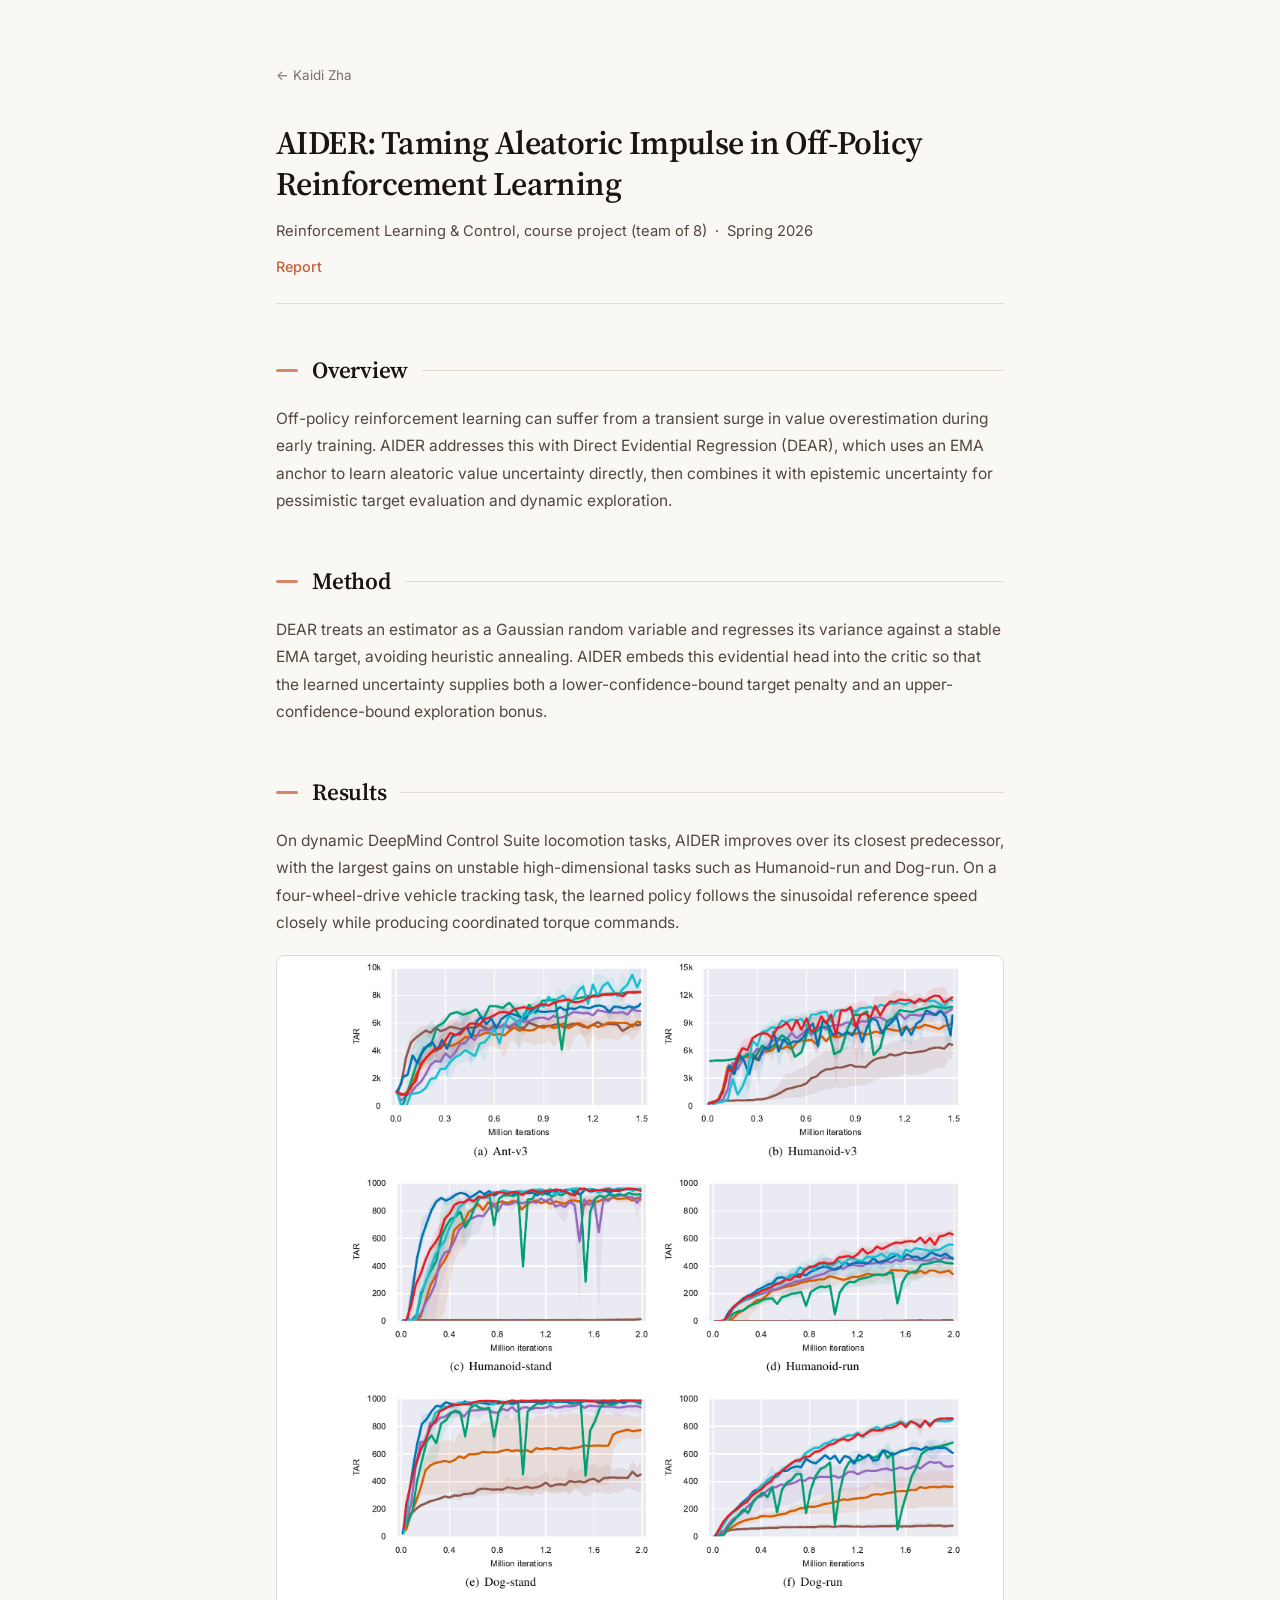
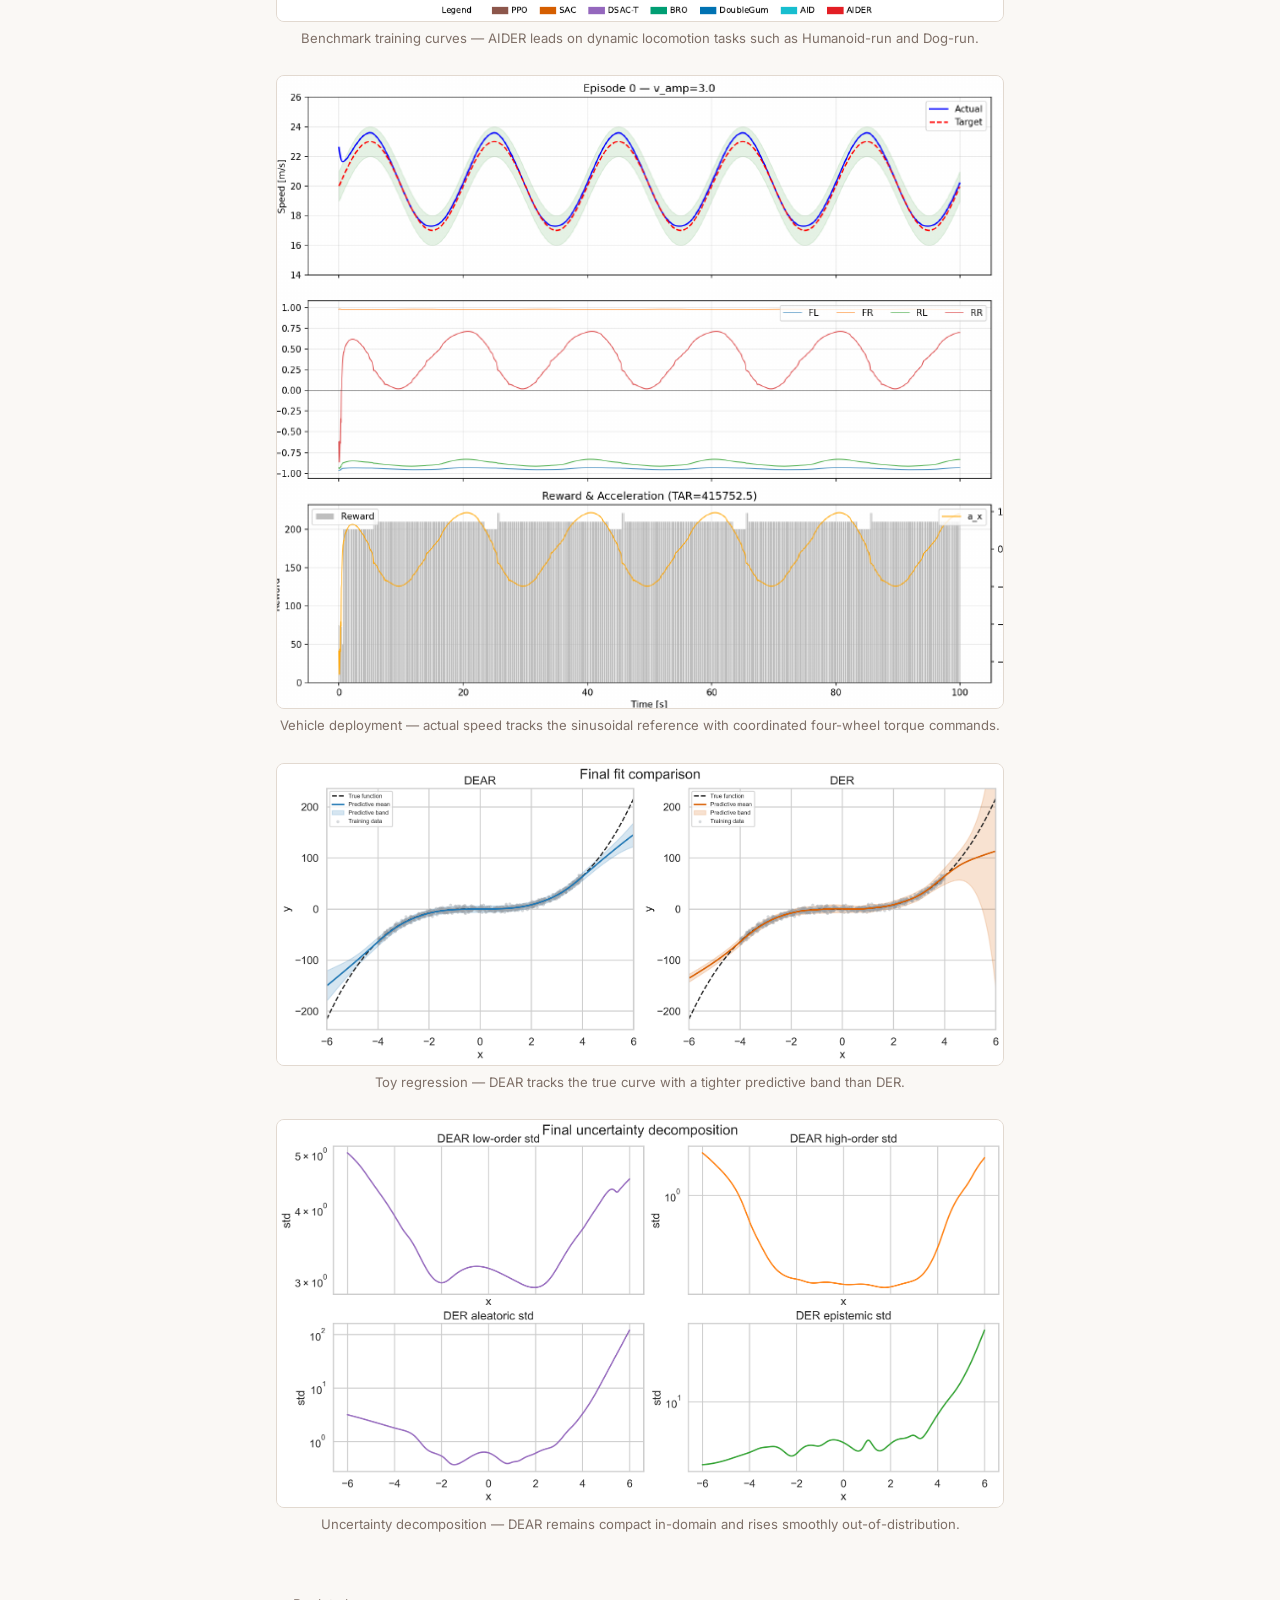
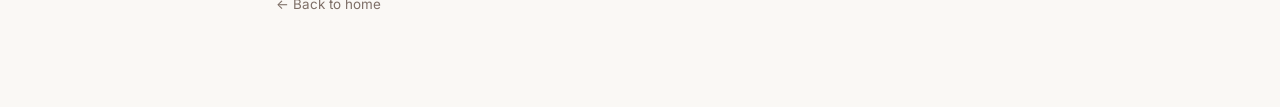
==== commit 8619dc78: "Restructure homepage and simplify project pages Reorder sections to About me, Education, Research Ex" ====
--- a/projects/aider.html
+++ b/projects/aider.html
@@ -22,62 +22,35 @@
 
     <section>
       <h2>Overview</h2>
-      <p><strong>Problem.</strong> Off-policy reinforcement learning suffers from the <em>aleatoric impulse</em> — a transient surge in value overestimation arising from intrinsic noise in empirical value estimation. Prior algorithms either overlook this issue or mitigate it through heuristic strategies, which inevitably introduce hyperparameter sensitivity and asymptotic inconsistency.</p>
-      <p><strong>Approach.</strong> We propose Direct Evidential Regression (DEAR), a generalized operator that uses an exponential moving average (EMA) anchor to explicitly quantify the higher-order aleatoric uncertainty of arbitrary estimators in an end-to-end manner. Building upon DEAR, we develop AIDER (Aleatoric Impulse Damping via Direct Evidential Regression), which restructures the critic network to directly learn aleatoric value uncertainty. This principled uncertainty estimate eliminates the need for heuristic annealing schedules and naturally provides both a robust pessimistic target bound and a dynamic exploration bonus.</p>
-      <p><strong>Findings.</strong> Extensive experiments on MuJoCo, the DeepMind Control Suite, and a vehicle longitudinal tracking task demonstrate that AIDER achieves state-of-the-art performance on challenging dynamic benchmarks, consistently outperforming its predecessor DSAC-AID and other strong baselines.</p>
-    </section>
-
-    <section>
-      <h2>Background &amp; Motivation</h2>
-      <p><strong>Where the impulse comes from.</strong> In off-policy RL, the true action-value is deterministic, but in practice it is approximated by an empirical estimator built from a finite ensemble of networks trained on a finite number of effective samples. Applying the law of total variance, the total value uncertainty decouples into an epistemic component (ensemble disagreement) and an aleatoric component — the irreducible return uncertainty scaled by the inverse of the effective evidence count 1/n.</p>
-      <p><strong>Why early training is fragile.</strong> During the early stages of training, highly stochastic exploratory policies maximize return uncertainty while severe data scarcity minimizes n. This combination sustains 1/n at a critically high level, amplifying intrinsic noise into a massive, transient surge in total value uncertainty. Through the maximization operator, this statistical impulse induces severe overestimation bias, misleading the agent toward suboptimal actions and fundamentally derailing the learning trajectory.</p>
-      <p><strong>Why existing fixes fall short.</strong> Distributional methods such as DSAC-T and IV-RL implicitly encapsulate aleatoric uncertainty within total return uncertainty but fail to isolate it for target rectification — the information is confined to gradient modulation. Methods that enforce explicit penalization, such as DoubleGum and DSAC-AID, reconstruct the critical aleatoric <em>value</em> uncertainty indirectly through the learned aleatoric <em>return</em> uncertainty, a structural misalignment that necessitates complex heuristic scaling and introduces hyperparameter sensitivity and asymptotic inconsistency.</p>
+      <p>Off-policy reinforcement learning can suffer from a transient surge in value overestimation during early training. AIDER addresses this with Direct Evidential Regression (DEAR), which uses an EMA anchor to learn aleatoric value uncertainty directly, then combines it with epistemic uncertainty for pessimistic target evaluation and dynamic exploration.</p>
     </section>
 
     <section>
       <h2>Method</h2>
-      <p><strong>DEAR: direct evidential regression.</strong> To bypass heuristic schedules common in traditional evidential regression, DEAR models a general parameter estimator as a Gaussian random variable and maintains a target network updated via EMA as a stable empirical anchor for the latent mean. An auxiliary prediction head parameterizes the variance and is optimized with a Gaussian negative log-likelihood objective against the EMA anchor (with stop-gradient), so the network learns its own higher-order estimation variance directly and end-to-end, completely bypassing heuristic approximations and the rigidity of conjugate priors.</p>
-      <p><strong>Toy validation.</strong> A staged toy regression task (noisy cubic, data revealed center-to-edge, evaluation extended out-of-distribution) isolates the mechanism: DEAR's fitted curve expands smoothly toward the true trend as coverage grows, and its uncertainty stays compact in-domain while rising smoothly near sparse or OOD regions. Over 5 seeds, DEAR achieves RMSE 18.93 ± 0.81 versus 23.64 ± 2.24 for Deep Evidential Regression (DER), with a compact in-domain std of 3.17 ± 0.07, a moderate OOD std of 7.69 ± 1.18, and far more stable cross-seed OOD calibration than DER (7.69 ± 1.18 vs. 21.26 ± 20.04).</p>
-      <p><strong>AIDER: evidential critic augmentation.</strong> Embedding DEAR into the DSAC architecture, we restructure each critic into an evidential network with an additional head that explicitly estimates the evidence count n(s, a); the aleatoric value uncertainty is then parameterized structurally as the aleatoric return variance divided by n. Since evidence counts are stabler than the uncertainty itself, this design mitigates the disruptive impact of the DEAR loss gradients on shared representation layers. A higher-order target network maintained by EMA anchors the evidential NLL objective, which simply adds to the original value regression loss.</p>
-      <p><strong>Uncertainty utilization.</strong> The directly learned aleatoric value uncertainty is combined with epistemic ensemble disagreement to form the total value uncertainty — with no heuristic scaling. This total uncertainty substitutes the heuristically scaled component of the previous AID mechanism, serving as the penalty term of a pessimistic lower-confidence-bound target for stable value evaluation, and simultaneously as a dynamic upper-confidence-bound exploration bonus for a decoupled behavior policy. A target policy maximizing the Q-value penalized solely by epistemic uncertainty keeps value backup risk-neutral, while the optimistic behavior policy symmetrically counterbalances the critic's pessimism — entirely eliminating the closed-loop annealing schedules and their hyperparameter sensitivity.</p>
-      <p><strong>Personal contribution.</strong> Within the team, I explored extending the framework to diffusion / normalizing-flow multimodal policies.</p>
-    </section>
-
-    <section>
-      <h2>Experiments</h2>
-      <p><strong>Benchmarks.</strong> We evaluate DSAC-AIDER on a challenging suite of high-dimensional locomotion tasks drawn from the MuJoCo continuous control suite in OpenAI Gym and the DeepMind Control Suite (DMC), featuring three of the most complex agents — humanoid, ant, and dog — in high-dimensional observation and continuous action spaces.</p>
-      <p><strong>Baselines.</strong> Ten representative algorithms in two paradigms: model-free baselines including classic PPO and SAC, state-of-the-art distributional methods DSAC-T, DoubleGum, and BRO, plus the most closely related predecessor DSAC-AID; and model-based baselines comprising DreamerV3, TD-MPC2, BMPC, and BOOM. Including DSAC-AID isolates the specific contribution of the DEAR operator and direct evidential uncertainty estimation over the original heuristic annealing mechanism.</p>
-      <p><strong>Deployment task.</strong> Beyond simulated benchmarks, we deploy the algorithm on a custom four-wheel-drive (4WD) longitudinal vehicle dynamics environment built on the GOPS framework. The agent commands independent motor torque for each of the four wheels (bounded within [−1500, +2000] N·m) at 100 Hz to track a sinusoidal reference speed with mean 20 m/s and amplitude 3.0 m/s (feasible range 17–23 m/s), using a state that includes velocity, acceleration, tracking error, the four wheel torques, and a 10-step preview of the reference trajectory.</p>
+      <p>DEAR treats an estimator as a Gaussian random variable and regresses its variance against a stable EMA target, avoiding heuristic annealing. AIDER embeds this evidential head into the critic so that the learned uncertainty supplies both a lower-confidence-bound target penalty and an upper-confidence-bound exploration bonus.</p>
     </section>
 
     <section>
       <h2>Results</h2>
-      <p><strong>Standard benchmarks.</strong> On the DeepMind Control Suite, DSAC-AIDER achieves the best average performance among 7 model-free baselines, with a normalized average score of 0.871 ± 0.137 versus 0.853 ± 0.170 for DSAC-AID and 0.796 ± 0.197 for DoubleGum. The gains concentrate on dynamic locomotion: on Humanoid-run, DSAC-AIDER raises the total average return from 575.0 ± 56.7 to 648.1 ± 22.9 (+12.7% over DSAC-AID, +37.0% over DSAC-T), and on Dog-run it achieves the best score of 870.6 ± 5.1. On Gym-MuJoCo, it reaches the best Humanoid-v3 return of 12.177 ± 0.563 k (+4.6% over DSAC-AID) and ranks second on Ant-v3 at 8.300 ± 0.073 k.</p>
-      <p><strong>Vehicle deployment.</strong> On the 4WD longitudinal tracking task, the trained policy completes all 5 evaluation episodes (2000 steps each) with a speed-tracking RMSE of 0.349 m/s and MAE of 0.272 m/s — a tracking accuracy of approximately 1.5% relative to the 17–23 m/s target range. During training, the policy standard deviation decays from an exploratory 1.65 to a near-deterministic 0.60 as tracking proficiency improves.</p>
+      <p>On dynamic DeepMind Control Suite locomotion tasks, AIDER improves over its closest predecessor, with the largest gains on unstable high-dimensional tasks such as Humanoid-run and Dog-run. On a four-wheel-drive vehicle tracking task, the learned policy follows the sinusoidal reference speed closely while producing coordinated torque commands.</p>
       <div class="demo-grid">
         <figure>
           <a href="../assets/img/aider-dmc-curves.png"><img src="../assets/img/aider-dmc-curves.png" alt="Training curves of model-free algorithms on MuJoCo and DMC benchmarks" loading="lazy"></a>
-          <figcaption>Benchmark training curves — AIDER (red) leads on dynamic tasks such as Humanoid-run and Dog-run; solid lines are means, shaded regions are confidence intervals over multiple seeds</figcaption>
+          <figcaption>Benchmark training curves — AIDER leads on dynamic locomotion tasks such as Humanoid-run and Dog-run.</figcaption>
         </figure>
         <figure>
           <a href="../assets/img/aider-vehicle-tracking.png"><img src="../assets/img/aider-vehicle-tracking.png" alt="Vehicle speed tracking on a representative test episode" loading="lazy"></a>
-          <figcaption>4WD deployment — actual speed (blue) tracks the sinusoidal reference (red dashed) within the ±1 m/s band, with coordinated four-wheel torque commands</figcaption>
+          <figcaption>Vehicle deployment — actual speed tracks the sinusoidal reference with coordinated four-wheel torque commands.</figcaption>
         </figure>
         <figure>
           <a href="../assets/img/aider-dear-fit.png"><img src="../assets/img/aider-dear-fit.png" alt="DEAR vs. DER final fit comparison on the toy regression task" loading="lazy"></a>
-          <figcaption>Toy regression — DEAR (left) tracks the true curve with a tighter predictive band than DER (right), RMSE 18.9 vs. 23.6</figcaption>
+          <figcaption>Toy regression — DEAR tracks the true curve with a tighter predictive band than DER.</figcaption>
         </figure>
         <figure>
           <a href="../assets/img/aider-uncertainty.png"><img src="../assets/img/aider-uncertainty.png" alt="Uncertainty decomposition of DEAR and DER" loading="lazy"></a>
-          <figcaption>Uncertainty decomposition — DEAR's high-order std stays compact in-domain and rises smoothly out-of-distribution</figcaption>
+          <figcaption>Uncertainty decomposition — DEAR remains compact in-domain and rises smoothly out-of-distribution.</figcaption>
         </figure>
       </div>
-    </section>
-
-    <section>
-      <h2>Conclusion &amp; Limitations</h2>
-      <p><strong>Conclusion.</strong> This project addresses the aleatoric impulse — a transient yet destructive value overestimation surge in off-policy RL — with DEAR, a generalized evidential regression operator that uses an EMA anchor to directly quantify higher-order aleatoric uncertainty end-to-end, and AIDER, which restructures the critic as an evidential network to explicitly learn aleatoric value uncertainty. The unified total uncertainty (aleatoric + epistemic) enables robust pessimistic penalization and dynamic exploration while completely eliminating complex annealing schedules, achieving state-of-the-art evaluation stability and efficient exploration across challenging continuous control benchmarks.</p>
-      <p><strong>Limitations.</strong> AIDER does not uniformly dominate its predecessor: DSAC-AID remains slightly better on Ant-v3, Dog-stand, Humanoid-stand, and the Gym-MuJoCo average, with AIDER's advantages concentrated on more dynamic and unstable locomotion tasks. On the vehicle task, the learned policy does not enforce torque symmetry between left and right wheels — it exploits the longitudinal model's lack of yaw dynamics, suggesting the current reward formulation does not penalize physically implausible torque distributions. Future iterations could incorporate symmetry regularization or a physically constrained action space.</p>
     </section>
 
     <p style="margin-top:56px;"><a class="back-link" href="../index.html" style="margin-bottom:0;">← Back to home</a></p>
--- a/assets/css/style.css
+++ b/assets/css/style.css
@@ -47,6 +47,18 @@
   border-radius: 2px;
 }
 a:hover { color: var(--accent-hover); text-decoration: underline; }
+
+/* In-paragraph links should be discoverable without hover. */
+.bio a,
+.entry-meta a {
+  text-decoration: underline;
+  text-decoration-color: rgba(200, 96, 58, 0.45);
+  text-underline-offset: 3px;
+}
+.bio a:hover,
+.entry-meta a:hover {
+  text-decoration-color: var(--accent-hover);
+}
 
 /* ── Avatar ── */
 .avatar {
@@ -464,19 +476,24 @@
 
 /* ── Home: compact entry list with project link ── */
 .project-link {
-  font-size: 0.84rem;
-  font-weight: 600;
+  display: inline-block;
+  font-size: 0.86rem;
+  font-weight: 500;
   color: var(--accent);
   white-space: nowrap;
   letter-spacing: 0.02em;
-  text-decoration: underline;
-  text-underline-offset: 3px;
-  text-decoration-color: rgba(200, 96, 58, 0.45);
-  transition: color 0.15s, text-decoration-color 0.15s;
+  text-decoration: none;
+  transition: color 0.15s, transform 0.2s ease;
+}
+.entry-linkrow {
+  margin-top: 4px;
+}
+.entry-linkrow .project-link:hover {
+  color: var(--accent-hover);
+  transform: translateX(2px);
 }
 .project-link:hover {
   color: var(--accent-hover);
-  text-decoration-color: var(--accent-hover);
 }
 
 /* ── Project detail page ── */
@@ -578,17 +595,16 @@
   max-width: 90%;
 }
 
-/* ── Home: project entry — left thumbnail, right title ── */
+/* ── Home: project entry — compact thumbnail beside meta-only content ── */
 .project-entry {
-  display: flex;
-  gap: 26px;
-  align-items: flex-start;
+  display: grid;
+  grid-template-columns: 172px minmax(0, 1fr);
+  gap: 24px;
+  align-items: center;
 }
 .entry-thumb {
-  flex: 0 0 242px;
   display: grid;
   gap: 8px;
-  margin-top: 4px;
 }
 .entry-thumb a { display: block; }
 .entry-thumb img {
@@ -603,8 +619,8 @@
   box-shadow: 0 6px 18px rgba(28, 20, 16, 0.14);
   transform: translateY(-2px);
 }
-.entry-body { flex: 1; min-width: 0; }
-.entry-linkrow { margin-top: 6px; }
+.entry-body { min-width: 0; }
+
 .entry-desc {
   font-family: var(--font-reading);
   font-size: 0.85rem;
@@ -614,9 +630,12 @@
 }
 
 @media (max-width: 700px) {
-  .project-entry { flex-direction: column; gap: 12px; }
+  .project-entry {
+    grid-template-columns: 1fr;
+    gap: 12px;
+    align-items: start;
+  }
   .entry-thumb {
-    flex-basis: auto;
     width: 100%;
     grid-template-columns: repeat(auto-fit, minmax(160px, 1fr));
   }
